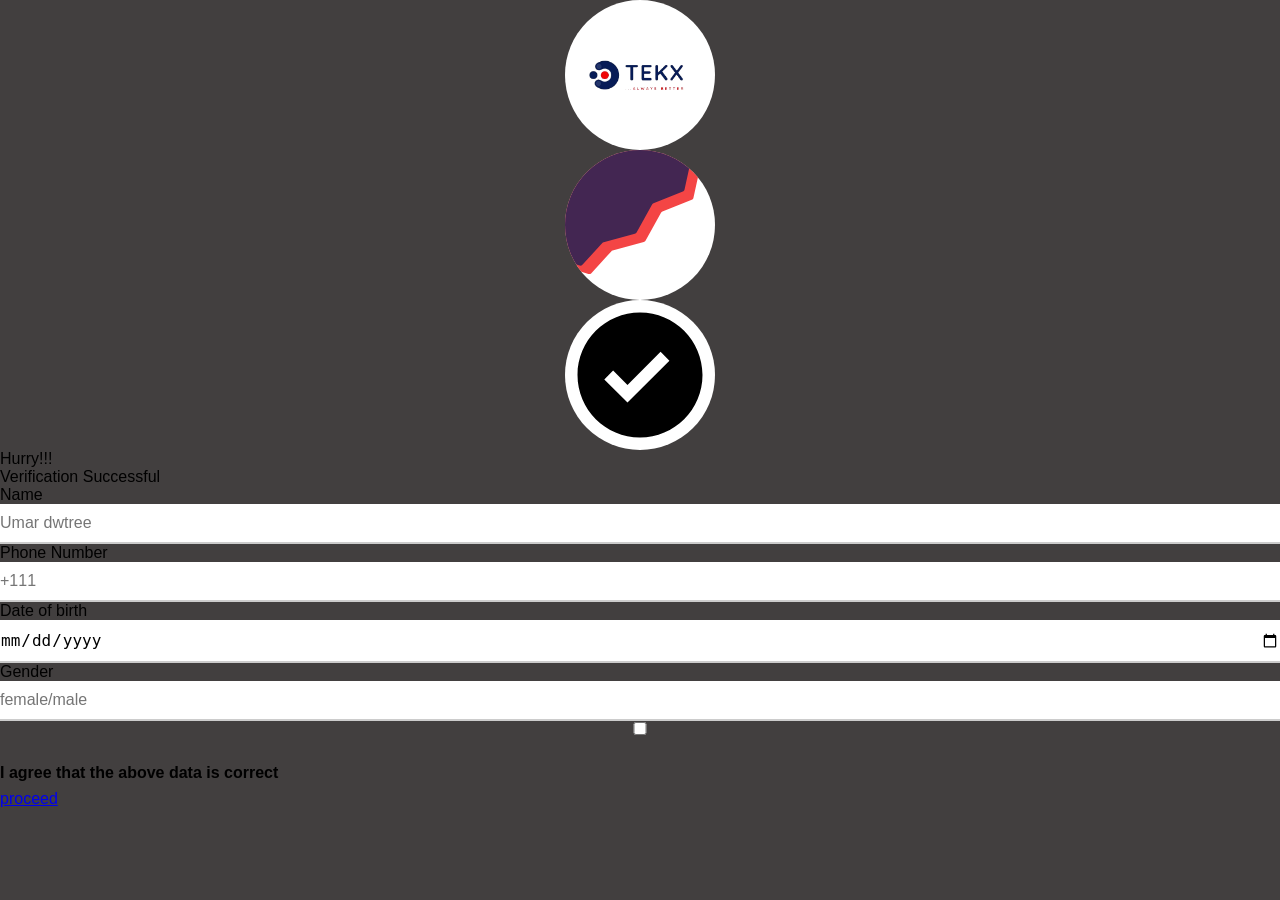
==== index.html @ 9c7a6a39 "index.html almost done" ====
<!DOCTYPE html>
<html lang="en">
<head>
    <meta charset="UTF-8">
    <meta name="viewport" content="width=device-width, initial-scale=1.0">
    <title>Tek-x-proceed</title>
     <!--  style -->
    <link rel="stylesheet" href="style.css">

    <!--  BOX ICON-->
    <link rel="stylesheet" href="boxicons.min.css">
</head>
<body>
    <nav class="nav">
        <div class="logo-search">
            <div class="wrap">
                <img src="yyy.png" alt="tek-x-logo" class="nav-logo">
                <form action=""></form>
            </div>
          
        </div>
    </nav>
<section class="wrapper">
    <div class="svg">
        <img src="tek-x.svg" alt="" class="up">
        <div class="icon-area">
            <div class="icon">
                <img src="bxs-check-circle.svg" alt="icon">
                <p class="user"><span>Hurry!!!</span><br>Verification Successful</p>
            </div>

        </div>

    </div>
    <div class="upper">
        <div class="info">
            <p class="name">Name</p>
            <input type="text" placeholder="Umar dwtree" class="name-input">
            <p class="phone">Phone Number</p>
            <input type="tel" placeholder="+111" class="phone-input">
            <p class="birth-paragraph">Date of birth</p>
            <input type="date" placeholder="20/10/1111" class="date-input">
            <p class="gender-paragraph">Gender</p>
            <input type="name" placeholder="female/male" class="gender-input">
           
            <div class="end">
                <div class="check">
                    <input type="checkbox" class="checkbox" id="checkbox">
                    <label for="checkbox">I agree that the above data is correct</label>
                </div>
                <div class="buttons-control">
                    <a class="proceed" href="sign-up.html">proceed</a>
                </div>
            </div>
        </div>
    </div>
</section>
    
</body>
</html>
---- style.css ----
* {
    box-sizing: border-box;
    margin: 0;
    padding: 0;
}

body {
    font-family: Arial, sans-serif;
    background: #423f3f;
}

.top {
    width: 390px;
    height: 430px;
    margin: auto;
    background: #102b78;
    color: white;
    padding: 40px 30px;
}

.top h2 {
    font-size: 22px;
    margin-bottom: 30px;
}

.camera ,img{
    width: 150px;
    height: 150px;
    background: white;
    border-radius: 50%;

    margin: 0 auto;

    display: flex;
    justify-content: center;
    align-items: center;

    font-size: 50px;
}

.top p {
    text-align: center;
    font-size: 18px;
    margin-top: 20px;
}

.form-box {
    width: 390px;
    min-height: 650px;

    margin: -1px auto 0;

    background: white;

    padding: 40px 30px;

    border-radius: 40px 40px 0 0;
}

.steps {
    display: flex;
    align-items: center;
    justify-content: center;

    margin-bottom: 45px;
}

.steps span {
    width: 45px;
    height: 45px;

    border: 2px solid #ccc;
    border-radius: 50%;

    display: flex;
    align-items: center;
    justify-content: center;
}

.steps .active {
    background: #102b78;
    color: white;
    border: none;
}

.line {
    width: 80px;
    height: 2px;
    background: #ccc;
}


.title {
    text-align: center;
    margin-bottom: 50px;
}

label {
    display: block;
    font-weight: bold;
    margin-top: 25px;
    margin-bottom: 8px;
}

small {
    color: #999;
    font-weight: normal;
}


input {
    width: 100%;
    padding: 10px 0;

    border: none;
    border-bottom: 2px solid #ccc;

    font-size: 16px;
    outline: none;
}


textarea {
    width: 100%;
    height: 150px;

    padding: 15px;

    border: 2px solid #ccc;
    border-radius: 10px;

    font-size: 16px;

    resize: none;
}


button {
    display: block;

    width: 220px;
    padding: 18px;

    margin: 30px auto;

    background: #102b78;
    color: white;

    border: none;
    border-radius: 8px;

    font-weight: bold;
}
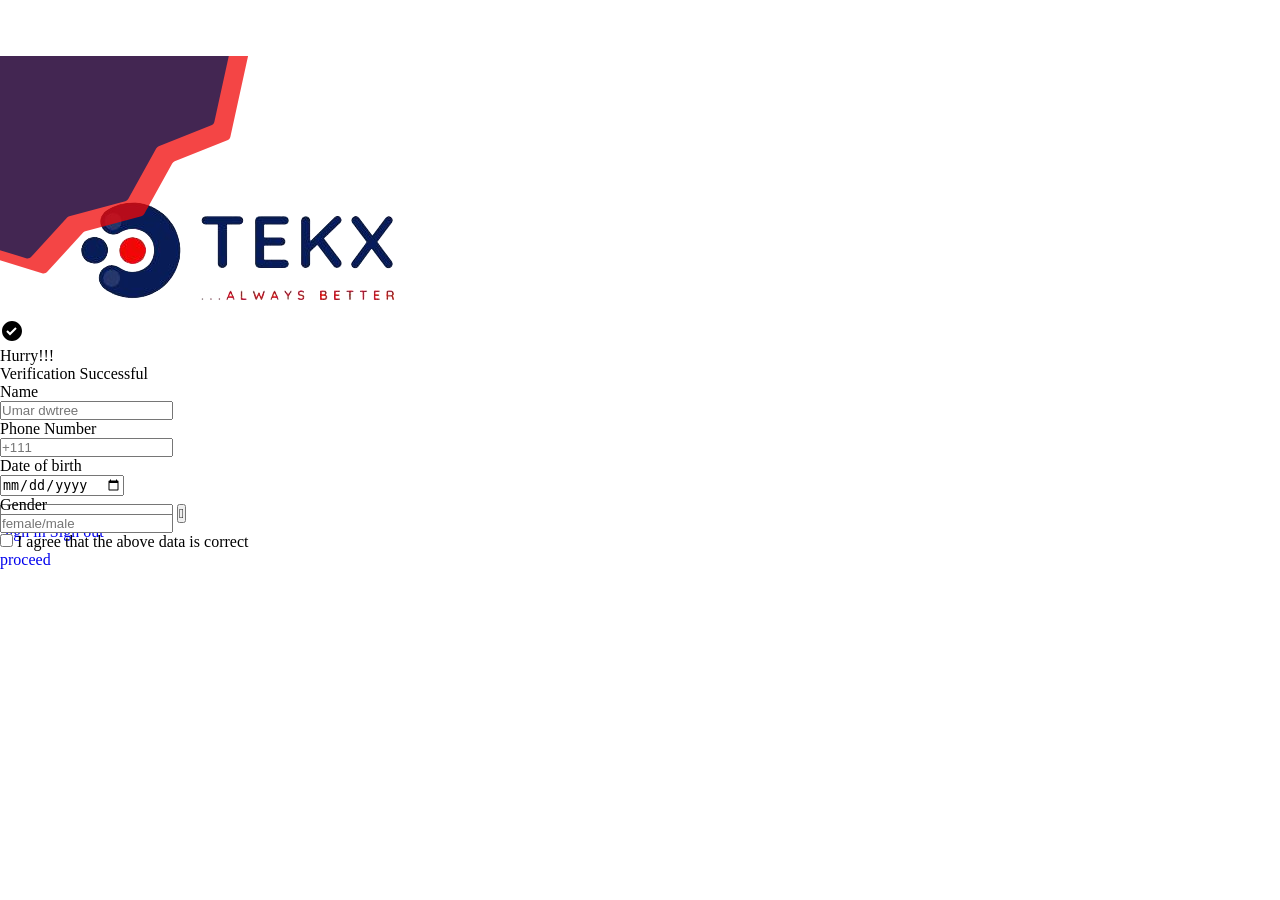
==== commit ee29b0df: "I'm screwed!" ====
--- a/index.html
+++ b/index.html
@@ -15,9 +15,15 @@
         <div class="logo-search">
             <div class="wrap">
                 <img src="yyy.png" alt="tek-x-logo" class="nav-logo">
-                <form action=""></form>
+                <form action="">
+                    <input type="text">
+                    <button type="submit"><i class="bx bx bx-search" aria-hidden="true"></i></button>
+                </form>
             </div>
-          
+            <div class="inout">
+                <a href="#" class="sign">Sign in</a>
+                <a href="#" class="sign">Sign out</a>
+            </div>
         </div>
     </nav>
 <section class="wrapper">
--- a/style.css
+++ b/style.css
@@ -1,153 +1,80 @@
 * {
-    box-sizing: border-box;
-    margin: 0;
-    padding: 0;
+  margin: 0;
+  padding: 0;
+  -webkit-box-sizing: border-box;
+          box-sizing: border-box;
+  text-decoration: none;
+  outline: none;
 }
 
 body {
-    font-family: Arial, sans-serif;
-    background: #423f3f;
+  height: 100vh;
+  overflow: hidden;
 }
 
-.top {
-    width: 390px;
-    height: 430px;
-    margin: auto;
-    background: #102b78;
-    color: white;
-    padding: 40px 30px;
+nav {
+  display: none;
 }
-
-.top h2 {
-    font-size: 22px;
-    margin-bottom: 30px;
-}
-
-.camera ,img{
-    width: 150px;
-    height: 150px;
-    background: white;
+@media (min-width: 992px) {
+  nav {
+    display: -webkit-box;
+    display: -ms-flexbox;
+    display: flex;
+    width: 100%;
+    height: 3.5rem;
+    background: #fff;
+  }
+  nav .logo_search {
+    width: inherit;
+    display: -webkit-box;
+    display: -ms-flexbox;
+    display: flex;
+    -webkit-box-pack: justify;
+        -ms-flex-pack: justify;
+            justify-content: space-between;
+    -webkit-box-align: center;
+        -ms-flex-align: center;
+            align-items: center;
+    padding: 0 3rem;
+    border-bottom: 3px solid  #eaeaea;
+  }
+   nav .logo_search .inout a {
+    margin: 0 2rem;
+  }
+  nav .logo_search .wrap {
+    display: -webkit-box;
+    display: -ms-flexbox;
+    display: flex;
+    -webkit-box-pack: justify;
+        -ms-flex-pack: justify;
+            justify-content: space-between;
+    -webkit-box-align: center;
+        -ms-flex-align: center;
+            align-items: center;
+  }
+  nav .logo_search .wrap form {
+    border-radius: .5rem;
+    background: rgba(0, 0, 0, 0.1);
+    position: relative;
+  }
+  nav .logo_search .wrap form input {
+    border-radius: .5rem;
+    border: none;
+    width: 100%;
+    height: 100%;
+    font-size: .6em;
+    display: block;
+    background: #eaeaea;
+    padding: 6px 10em 6px 3em;
+  }
+  nav .logo_search .wrap form button {
+    position: absolute;
+    top: 2px;
+    left: .5rem;
+    width: 20px;
+    height: 100%;
     border-radius: 50%;
-
-    margin: 0 auto;
-
-    display: flex;
-    justify-content: center;
-    align-items: center;
-
-    font-size: 50px;
-}
-
-.top p {
-    text-align: center;
-    font-size: 18px;
-    margin-top: 20px;
-}
-
-.form-box {
-    width: 390px;
-    min-height: 650px;
-
-    margin: -1px auto 0;
-
-    background: white;
-
-    padding: 40px 30px;
-
-    border-radius: 40px 40px 0 0;
-}
-
-.steps {
-    display: flex;
-    align-items: center;
-    justify-content: center;
-
-    margin-bottom: 45px;
-}
-
-.steps span {
-    width: 45px;
-    height: 45px;
-
-    border: 2px solid #ccc;
-    border-radius: 50%;
-
-    display: flex;
-    align-items: center;
-    justify-content: center;
-}
-
-.steps .active {
-    background: #102b78;
-    color: white;
+    background: none;
     border: none;
-}
-
-.line {
-    width: 80px;
-    height: 2px;
-    background: #ccc;
-}
-
-
-.title {
-    text-align: center;
-    margin-bottom: 50px;
-}
-
-label {
-    display: block;
-    font-weight: bold;
-    margin-top: 25px;
-    margin-bottom: 8px;
-}
-
-small {
-    color: #999;
-    font-weight: normal;
-}
-
-
-input {
-    width: 100%;
-    padding: 10px 0;
-
-    border: none;
-    border-bottom: 2px solid #ccc;
-
-    font-size: 16px;
-    outline: none;
-}
-
-
-textarea {
-    width: 100%;
-    height: 150px;
-
-    padding: 15px;
-
-    border: 2px solid #ccc;
-    border-radius: 10px;
-
-    font-size: 16px;
-
-    resize: none;
-}
-
-
-button {
-    display: block;
-
-    width: 220px;
-    padding: 18px;
-
-    margin: 30px auto;
-
-    background: #102b78;
-    color: white;
-
-    border: none;
-    border-radius: 8px;
-
-    font-weight: bold;
+  }
 }
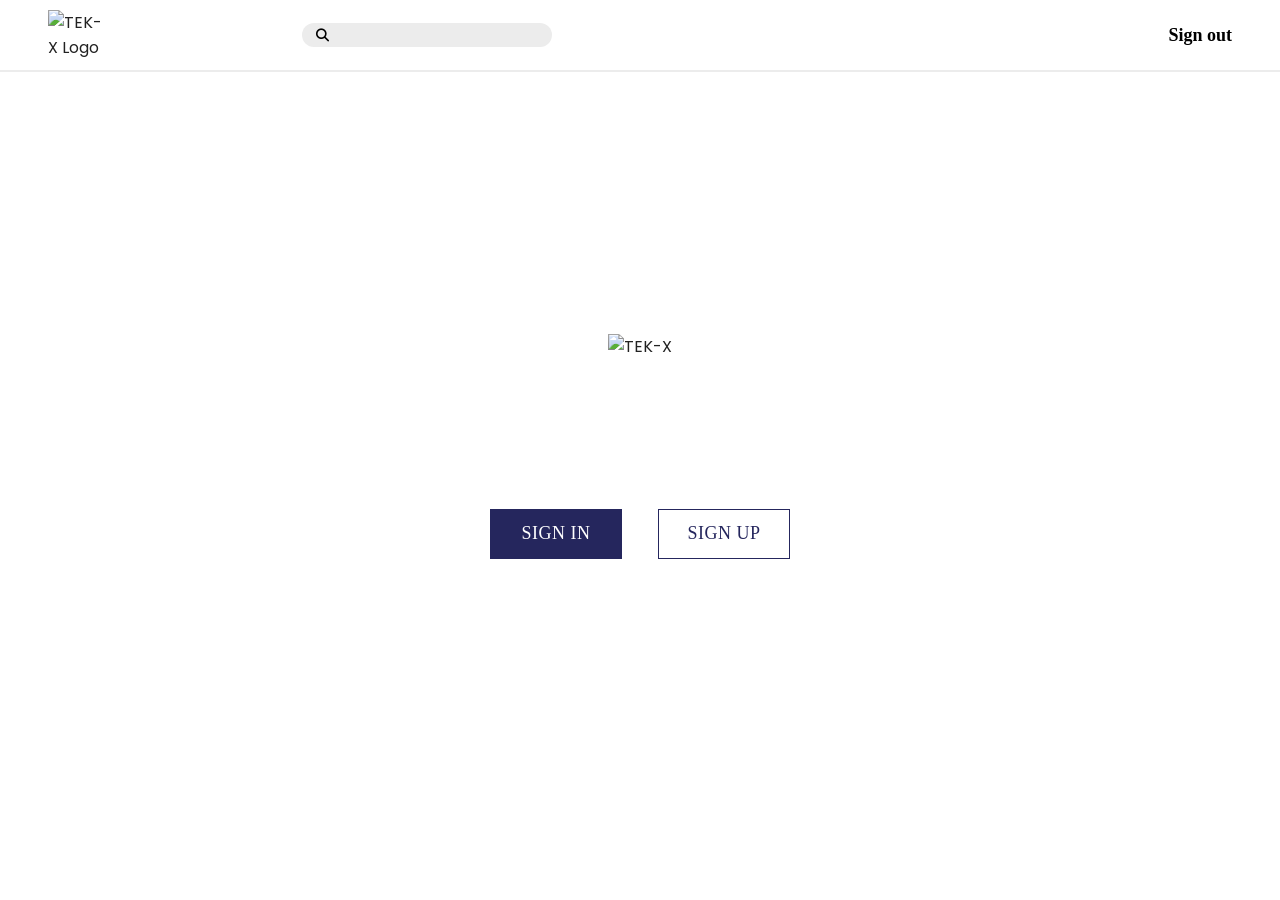
==== commit 9356d853: "my sample of text-x project" ====
--- a/index.html
+++ b/index.html
@@ -3,64 +3,60 @@
 <head>
     <meta charset="UTF-8">
     <meta name="viewport" content="width=device-width, initial-scale=1.0">
-    <title>Tek-x-proceed</title>
-     <!--  style -->
+    <title>TEK-X</title>
+
+    <!-- Google Font -->
+    <link href="https://fonts.googleapis.com/css2?family=Poppins:wght@300;400;500;600;700&display=swap" rel="stylesheet">
+
+    <!-- Font Awesome -->
+    <link rel="stylesheet"
+        href="https://cdnjs.cloudflare.com/ajax/libs/font-awesome/6.7.2/css/all.min.css"/>
+
     <link rel="stylesheet" href="style.css">
-
-    <!--  BOX ICON-->
-    <link rel="stylesheet" href="boxicons.min.css">
 </head>
 <body>
-    <nav class="nav">
-        <div class="logo-search">
-            <div class="wrap">
-                <img src="yyy.png" alt="tek-x-logo" class="nav-logo">
-                <form action="">
-                    <input type="text">
-                    <button type="submit"><i class="bx bx bx-search" aria-hidden="true"></i></button>
-                </form>
-            </div>
-            <div class="inout">
-                <a href="#" class="sign">Sign in</a>
-                <a href="#" class="sign">Sign out</a>
-            </div>
+
+    <!-- ================= NAVBAR ================= -->
+
+    <header class="navbar">
+
+        <div class="logo-small">
+            <img src="images/logo.png" alt="TEK-X Logo">
         </div>
-    </nav>
-<section class="wrapper">
-    <div class="svg">
-        <img src="tek-x.svg" alt="" class="up">
-        <div class="icon-area">
-            <div class="icon">
-                <img src="bxs-check-circle.svg" alt="icon">
-                <p class="user"><span>Hurry!!!</span><br>Verification Successful</p>
-            </div>
+
+        <div class="search-box">
+            <i class="fa-solid fa-magnifying-glass"></i>
+            <input type="text" placeholder="">
+        </div>
+
+        <a href="#" class="logout">Sign out</a>
+
+    </header>
+
+
+    <!-- ================= MAIN ================= -->
+
+    <main class="hero">
+
+        <div class="logo-large">
+
+            <img src="images/logo.png" alt="TEK-X">
 
         </div>
 
-    </div>
-    <div class="upper">
-        <div class="info">
-            <p class="name">Name</p>
-            <input type="text" placeholder="Umar dwtree" class="name-input">
-            <p class="phone">Phone Number</p>
-            <input type="tel" placeholder="+111" class="phone-input">
-            <p class="birth-paragraph">Date of birth</p>
-            <input type="date" placeholder="20/10/1111" class="date-input">
-            <p class="gender-paragraph">Gender</p>
-            <input type="name" placeholder="female/male" class="gender-input">
-           
-            <div class="end">
-                <div class="check">
-                    <input type="checkbox" class="checkbox" id="checkbox">
-                    <label for="checkbox">I agree that the above data is correct</label>
-                </div>
-                <div class="buttons-control">
-                    <a class="proceed" href="sign-up.html">proceed</a>
-                </div>
-            </div>
+        <div class="buttons">
+
+            <a href="#" class="btn btn-primary">
+                SIGN IN
+            </a>
+
+            <a href="#" class="btn btn-outline">
+                SIGN UP
+            </a>
+
         </div>
-    </div>
-</section>
-    
+
+    </main>
+
 </body>
 </html>
--- a/style.css
+++ b/style.css
@@ -1,80 +1,284 @@
-* {
-  margin: 0;
-  padding: 0;
-  -webkit-box-sizing: border-box;
-          box-sizing: border-box;
-  text-decoration: none;
-  outline: none;
-}
-
-body {
-  height: 100vh;
-  overflow: hidden;
-}
-
-nav {
-  display: none;
-}
-@media (min-width: 992px) {
-  nav {
-    display: -webkit-box;
-    display: -ms-flexbox;
-    display: flex;
-    width: 100%;
-    height: 3.5rem;
-    background: #fff;
-  }
-  nav .logo_search {
-    width: inherit;
-    display: -webkit-box;
-    display: -ms-flexbox;
-    display: flex;
-    -webkit-box-pack: justify;
-        -ms-flex-pack: justify;
-            justify-content: space-between;
-    -webkit-box-align: center;
-        -ms-flex-align: center;
-            align-items: center;
-    padding: 0 3rem;
-    border-bottom: 3px solid  #eaeaea;
-  }
-   nav .logo_search .inout a {
-    margin: 0 2rem;
-  }
-  nav .logo_search .wrap {
-    display: -webkit-box;
-    display: -ms-flexbox;
-    display: flex;
-    -webkit-box-pack: justify;
-        -ms-flex-pack: justify;
-            justify-content: space-between;
-    -webkit-box-align: center;
-        -ms-flex-align: center;
-            align-items: center;
-  }
-  nav .logo_search .wrap form {
-    border-radius: .5rem;
-    background: rgba(0, 0, 0, 0.1);
-    position: relative;
-  }
-  nav .logo_search .wrap form input {
-    border-radius: .5rem;
-    border: none;
-    width: 100%;
-    height: 100%;
-    font-size: .6em;
-    display: block;
-    background: #eaeaea;
-    padding: 6px 10em 6px 3em;
-  }
-  nav .logo_search .wrap form button {
-    position: absolute;
-    top: 2px;
-    left: .5rem;
-    width: 20px;
-    height: 100%;
-    border-radius: 50%;
-    background: none;
-    border: none;
-  }
+/*==================================================
+  RESET
+==================================================*/
+
+*{
+    margin:0;
+    padding:0;
+    box-sizing:border-box;
+}
+
+body{
+
+    font-family:'Poppins',sans-serif;
+    background:#ffffff;
+    color:#222;
+    min-height:100vh;
+
+}
+
+
+/*==================================================
+ NAVBAR
+==================================================*/
+
+.navbar{
+
+    height:72px;
+
+    display:flex;
+    align-items:center;
+    justify-content:space-between;
+
+    padding:0 48px;
+
+    border-bottom:2px solid #ececec;
+
+    background:#fff;
+
+}
+
+
+.logo-small img{
+
+    width:58px;
+    display:block;
+
+}
+
+
+/*==================================================
+ SEARCH
+==================================================*/
+
+.search-box{
+
+    margin-left:-420px;
+
+    width:250px;
+    height:24px;
+
+    background:#ececec;
+
+    border-radius:30px;
+
+    display:flex;
+    align-items:center;
+
+    padding:0 14px;
+
+}
+
+.search-box i{
+
+    font-size:13px;
+    color:#000;
+
+    margin-right:10px;
+
+}
+
+.search-box input{
+
+    width:100%;
+    border:none;
+    outline:none;
+    background:transparent;
+
+    font-size:14px;
+
+}
+
+
+/*==================================================
+ SIGN OUT
+==================================================*/
+
+.logout{
+
+    text-decoration:none;
+
+    font-family:Georgia, serif;
+
+    color:#000;
+
+    font-size:18px;
+
+    font-weight:bold;
+
+}
+
+
+/*==================================================
+ HERO
+==================================================*/
+
+.hero{
+
+    height:calc(100vh - 72px);
+
+    display:flex;
+    flex-direction:column;
+
+    justify-content:center;
+    align-items:center;
+
+}
+
+
+/*==================================================
+ LOGO
+==================================================*/
+
+.logo-large{
+
+    margin-top:-80px;
+
+}
+
+.logo-large img{
+
+    width:180px;
+
+}
+
+
+/*==================================================
+ BUTTONS
+==================================================*/
+
+.buttons{
+
+    margin-top:150px;
+
+    display:flex;
+    gap:36px;
+
+}
+
+.btn{
+
+    width:132px;
+    height:50px;
+
+    text-decoration:none;
+
+    display:flex;
+    align-items:center;
+    justify-content:center;
+
+    font-family:Georgia, serif;
+    font-size:18px;
+
+    letter-spacing:.5px;
+
+    transition:.3s;
+
+}
+
+
+/* Filled */
+
+.btn-primary{
+
+    background:#25265d;
+
+    color:#fff;
+
+    border:1px solid #25265d;
+
+}
+
+.btn-primary:hover{
+
+    background:#1d1e48;
+
+}
+
+
+/* Outline */
+
+.btn-outline{
+
+    border:1px solid #25265d;
+
+    color:#25265d;
+
+    background:#fff;
+
+}
+
+.btn-outline:hover{
+
+    background:#25265d;
+
+    color:#fff;
+
+}
+
+
+/*==================================================
+ RESPONSIVE
+==================================================*/
+
+@media(max-width:992px){
+
+    .navbar{
+
+        padding:20px;
+
+        flex-wrap:wrap;
+
+        height:auto;
+
+        gap:20px;
+
+    }
+
+    .search-box{
+
+        margin-left:0;
+
+        width:100%;
+
+        order:3;
+
+    }
+
+    .logout{
+
+        margin-left:auto;
+
+    }
+
+    .logo-large img{
+
+        width:150px;
+
+    }
+
+    .buttons{
+
+        flex-direction:column;
+
+        margin-top:90px;
+
+    }
+
+}
+
+@media(max-width:480px){
+
+    .logo-large img{
+
+        width:120px;
+
+    }
+
+    .btn{
+
+        width:220px;
+
+    }
+
 }
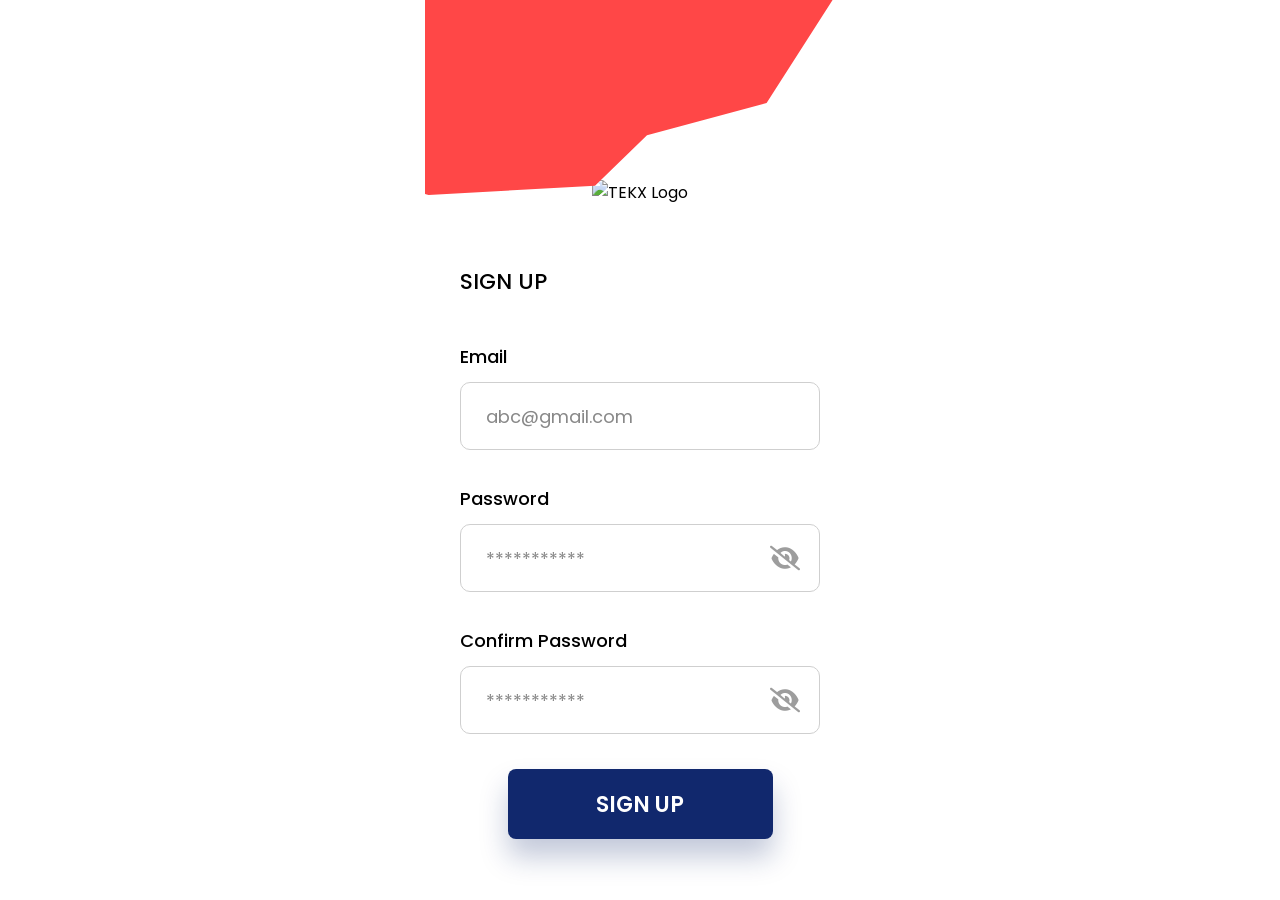
==== commit ffdd15b0: "initial state" ====
--- a/index.html
+++ b/index.html
@@ -1,62 +1,82 @@
 <!DOCTYPE html>
 <html lang="en">
 <head>
+
     <meta charset="UTF-8">
-    <meta name="viewport" content="width=device-width, initial-scale=1.0">
-    <title>TEK-X</title>
+    <title>TEKX Signup</title>
 
-    <!-- Google Font -->
+    <link rel="stylesheet" href="style.css">
+
+    <link rel="preconnect" href="https://fonts.googleapis.com">
+
+    <link rel="preconnect" href="https://fonts.gstatic.com" crossorigin>
+
     <link href="https://fonts.googleapis.com/css2?family=Poppins:wght@300;400;500;600;700&display=swap" rel="stylesheet">
 
-    <!-- Font Awesome -->
     <link rel="stylesheet"
-        href="https://cdnjs.cloudflare.com/ajax/libs/font-awesome/6.7.2/css/all.min.css"/>
+    href="https://cdnjs.cloudflare.com/ajax/libs/font-awesome/6.6.0/css/all.min.css">
 
-    <link rel="stylesheet" href="style.css">
 </head>
+
 <body>
 
-    <!-- ================= NAVBAR ================= -->
+<div class="container">
 
-    <header class="navbar">
+<div class="top-design">
 
-        <div class="logo-small">
-            <img src="images/logo.png" alt="TEK-X Logo">
-        </div>
+<div class="purple"></div>
 
-        <div class="search-box">
-            <i class="fa-solid fa-magnifying-glass"></i>
-            <input type="text" placeholder="">
-        </div>
+<div class="red"></div>
 
-        <a href="#" class="logout">Sign out</a>
+</div>
 
-    </header>
+<div class="logo">
 
+    <img src="images/logo.png" alt="TEKX Logo">
+    
+</div>
 
-    <!-- ================= MAIN ================= -->
+<h1>SIGN UP</h1>
 
-    <main class="hero">
+<form>
 
-        <div class="logo-large">
+<label>Email</label>
 
-            <img src="images/logo.png" alt="TEK-X">
+<div class="input-box">
 
-        </div>
+<input type="email" placeholder="abc@gmail.com">
 
-        <div class="buttons">
+</div>
 
-            <a href="#" class="btn btn-primary">
-                SIGN IN
-            </a>
+<label>Password</label>
 
-            <a href="#" class="btn btn-outline">
-                SIGN UP
-            </a>
+<div class="input-box">
 
-        </div>
+<input type="password" placeholder="***********">
 
-    </main>
+<i class="fa-solid fa-eye-slash"></i>
+
+</div>
+
+<label>Confirm Password</label>
+
+<div class="input-box">
+
+<input type="password" placeholder="***********">
+
+<i class="fa-solid fa-eye-slash"></i>
+
+</div>
+
+<button>
+
+SIGN UP
+
+</button>
+
+</form>
+
+</div>
 
 </body>
 </html>
--- a/style.css
+++ b/style.css
@@ -1,284 +1,216 @@
-/*==================================================
-  RESET
-==================================================*/
-
 *{
-    margin:0;
-    padding:0;
-    box-sizing:border-box;
+margin:0;
+padding:0;
+box-sizing:border-box;
+font-family:'Poppins',sans-serif;
 }
 
 body{
 
-    font-family:'Poppins',sans-serif;
-    background:#ffffff;
-    color:#222;
-    min-height:100vh;
-
-}
-
-
-/*==================================================
- NAVBAR
-==================================================*/
-
-.navbar{
-
-    height:72px;
-
-    display:flex;
-    align-items:center;
-    justify-content:space-between;
-
-    padding:0 48px;
-
-    border-bottom:2px solid #ececec;
-
-    background:#fff;
-
-}
-
-
-.logo-small img{
-
-    width:58px;
-    display:block;
-
-}
-
-
-/*==================================================
- SEARCH
-==================================================*/
-
-.search-box{
-
-    margin-left:-420px;
-
-    width:250px;
-    height:24px;
-
-    background:#ececec;
-
-    border-radius:30px;
-
-    display:flex;
-    align-items:center;
-
-    padding:0 14px;
-
-}
-
-.search-box i{
-
-    font-size:13px;
-    color:#000;
-
-    margin-right:10px;
-
-}
-
-.search-box input{
-
-    width:100%;
-    border:none;
-    outline:none;
-    background:transparent;
-
-    font-size:14px;
-
-}
-
-
-/*==================================================
- SIGN OUT
-==================================================*/
-
-.logout{
-
-    text-decoration:none;
-
-    font-family:Georgia, serif;
-
-    color:#000;
-
-    font-size:18px;
-
-    font-weight:bold;
-
-}
-
-
-/*==================================================
- HERO
-==================================================*/
-
-.hero{
-
-    height:calc(100vh - 72px);
-
-    display:flex;
-    flex-direction:column;
-
-    justify-content:center;
-    align-items:center;
-
-}
-
-
-/*==================================================
- LOGO
-==================================================*/
-
-.logo-large{
-
-    margin-top:-80px;
-
-}
-
-.logo-large img{
-
-    width:180px;
-
-}
-
-
-/*==================================================
- BUTTONS
-==================================================*/
-
-.buttons{
-
-    margin-top:150px;
-
-    display:flex;
-    gap:36px;
-
-}
-
-.btn{
-
-    width:132px;
-    height:50px;
-
-    text-decoration:none;
-
-    display:flex;
-    align-items:center;
-    justify-content:center;
-
-    font-family:Georgia, serif;
-    font-size:18px;
-
-    letter-spacing:.5px;
-
-    transition:.3s;
-
-}
-
-
-/* Filled */
-
-.btn-primary{
-
-    background:#25265d;
-
-    color:#fff;
-
-    border:1px solid #25265d;
-
-}
-
-.btn-primary:hover{
-
-    background:#1d1e48;
-
-}
-
-
-/* Outline */
-
-.btn-outline{
-
-    border:1px solid #25265d;
-
-    color:#25265d;
-
-    background:#fff;
-
-}
-
-.btn-outline:hover{
-
-    background:#25265d;
-
-    color:#fff;
-
-}
-
-
-/*==================================================
- RESPONSIVE
-==================================================*/
-
-@media(max-width:992px){
-
-    .navbar{
-
-        padding:20px;
-
-        flex-wrap:wrap;
-
-        height:auto;
-
-        gap:20px;
-
-    }
-
-    .search-box{
-
-        margin-left:0;
-
-        width:100%;
-
-        order:3;
-
-    }
-
-    .logout{
-
-        margin-left:auto;
-
-    }
-
-    .logo-large img{
-
-        width:150px;
-
-    }
-
-    .buttons{
-
-        flex-direction:column;
-
-        margin-top:90px;
-
-    }
-
-}
-
-@media(max-width:480px){
-
-    .logo-large img{
-
-        width:120px;
-
-    }
-
-    .btn{
-
-        width:220px;
-
-    }
+background:#ffffff;
+
+}
+
+.container{
+
+width:430px;
+
+margin:auto;
+
+background:white;
+
+min-height:100vh;
+
+}
+
+.top-design{
+
+position:relative;
+
+height:210px;
+
+overflow:hidden;
+
+}
+
+.purple{
+
+position:absolute;
+
+width:500px;
+
+height:250px;
+
+background:#432556;
+
+top:-70px;
+
+left:-130px;
+
+clip-path:polygon(
+0 0,
+100% 0,
+82% 60%,
+60% 70%,
+50% 95%,
+20% 100%,
+0 85%
+);
+
+}
+
+.red{
+
+position:absolute;
+
+width:520px;
+
+height:230px;
+
+background:#ff4747;
+
+top:-35px;
+
+left:-90px;
+
+clip-path:polygon(
+0 0,
+100% 0,
+83% 60%,
+60% 74%,
+50% 96%,
+18% 100%,
+0 88%
+);
+
+}
+
+.logo{
+
+text-align:center;
+
+margin-top:-30px;
+
+margin-bottom:60px;
+
+}
+
+.logo img{
+
+width:120px;
+
+}
+
+h1{
+
+margin-left:35px;
+
+font-size:22px;
+
+font-weight:500;
+
+margin-bottom:45px;
+
+}
+
+form{
+
+padding:0 35px;
+
+}
+
+label{
+
+display:block;
+
+font-size:18px;
+
+margin-bottom:12px;
+
+font-weight:500;
+
+}
+
+.input-box{
+
+position:relative;
+
+margin-bottom:35px;
+
+}
+
+input{
+
+width:100%;
+
+height:68px;
+
+padding-left:25px;
+
+font-size:18px;
+
+border:1px solid #cfcfcf;
+
+border-radius:10px;
+
+outline:none;
+
+}
+
+input::placeholder{
+
+color:#888;
+
+}
+
+.input-box i{
+
+position:absolute;
+
+right:20px;
+
+top:50%;
+
+transform:translateY(-50%);
+
+font-size:24px;
+
+color:#9d9d9d;
+
+}
+
+button{
+
+display:block;
+
+margin:25px auto;
+
+width:265px;
+
+height:70px;
+
+border:none;
+
+border-radius:8px;
+
+background:#11286d;
+
+color:white;
+
+font-size:22px;
+
+font-weight:600;
+
+cursor:pointer;
+
+box-shadow:0 18px 28px rgba(17,40,109,.25);
+
+transition:.3s;
+
+}
+
+button:hover{
+
+transform:translateY(-2px);
 
 }
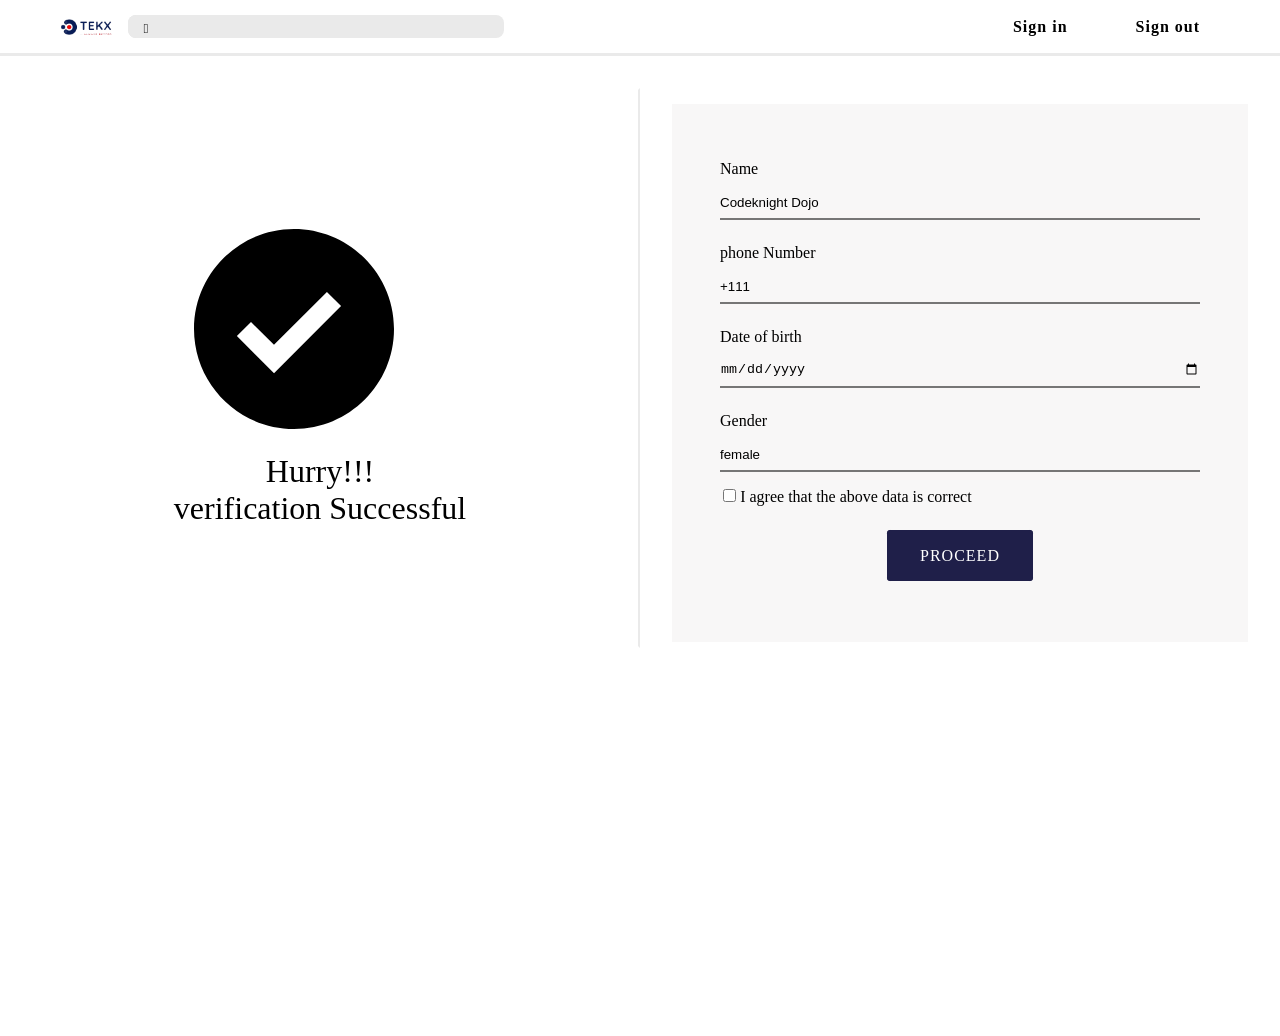
==== commit 191280ce: "successfully done!" ====
--- a/index.html
+++ b/index.html
@@ -1,82 +1,66 @@
 <!DOCTYPE html>
 <html lang="en">
 <head>
+    <meta charset="UTF-8">
+    <meta name="viewport" content="width=device-width, initial-scale=1.0">
+    <meta http-equiv="X-UA-Compatible" content="ie=edge">
+    <title>Tek-x-proceed</title>
+    <!-- style -->
+    <link rel="stylesheet" href="style.css">
+    <!-- box icon -->
+    <link href="boxicons.min.css" rel="stylesheet">
+    
+</head>
+<body>
+        <nav class="nav">
+                <div class="logo_search">
+                    <div class="wrap">
+                            <img src="yyy.png" alt="tek-x-logo" class="nav-logo">
+                            <form action="">
+                                <input type="text">
+                                <button type="submit"><i class="bx bx bx-search" aria-hidden="true"></i></button>
+                            </form>
+                    </div>
+                       
+                        <div class="inout">
+                            <a href="#" class="sign">Sign in</a>
+                            <a href="#" class="sign">Sign out</a>
+                        </div>
+                </div>
+            </nav>
+  <section class="wrapper">
+          <div class="svg">
+            <img src="tek-x.svg" alt="" class="up">  
+            <div class="img-text">
+                <div class="icon">
+                     <img src="bxs-check-circle.svg" alt="profile pics" class="icon2"> 
+                     <p class="user"><span>Hurry!!!</span><br> verification Successful</p>
+                </div>
+                    
+            </div>
+      </div>
+      <div class="lower">
+        <div class="info">
+            <p class="name-paragraph">Name</p>
+            <input type="text" placeholder="Codeknight Dojo" class="name-input">
+            <p class="phone-paragraph">phone Number</p>
+            <input type="tel" placeholder="+111" class="phone-input">
+            <p class="birth-paragraph">Date of birth</p>
+            <input type="date" placeholder="20/10/1111" class="date-input">
+            <p class="gender-paragraph">Gender</p>
+            <input type="name" placeholder="female" class="gender-input">
+            <div class="end">
+                <div class="check">
+                    <input type="checkbox" id="checkbox" class="checkbox">
+                <label for="checkbox">I agree that the above data is correct</label>
+                </div>
+                <div class="bottons_control">
+                    <a class="proceed" href="signup.html">proceed</a>
+                </div>
+            </div>
 
-    <meta charset="UTF-8">
-    <title>TEKX Signup</title>
-
-    <link rel="stylesheet" href="style.css">
-
-    <link rel="preconnect" href="https://fonts.googleapis.com">
-
-    <link rel="preconnect" href="https://fonts.gstatic.com" crossorigin>
-
-    <link href="https://fonts.googleapis.com/css2?family=Poppins:wght@300;400;500;600;700&display=swap" rel="stylesheet">
-
-    <link rel="stylesheet"
-    href="https://cdnjs.cloudflare.com/ajax/libs/font-awesome/6.6.0/css/all.min.css">
-
-</head>
-
-<body>
-
-<div class="container">
-
-<div class="top-design">
-
-<div class="purple"></div>
-
-<div class="red"></div>
-
-</div>
-
-<div class="logo">
-
-    <img src="images/logo.png" alt="TEKX Logo">
-    
-</div>
-
-<h1>SIGN UP</h1>
-
-<form>
-
-<label>Email</label>
-
-<div class="input-box">
-
-<input type="email" placeholder="abc@gmail.com">
-
-</div>
-
-<label>Password</label>
-
-<div class="input-box">
-
-<input type="password" placeholder="***********">
-
-<i class="fa-solid fa-eye-slash"></i>
-
-</div>
-
-<label>Confirm Password</label>
-
-<div class="input-box">
-
-<input type="password" placeholder="***********">
-
-<i class="fa-solid fa-eye-slash"></i>
-
-</div>
-
-<button>
-
-SIGN UP
-
-</button>
-
-</form>
-
-</div>
-
+     </div>
+      </div> 
+  </section>
 </body>
 </html>
--- a/style.css
+++ b/style.css
@@ -1,216 +1,351 @@
-*{
-margin:0;
-padding:0;
-box-sizing:border-box;
-font-family:'Poppins',sans-serif;
-}
-
-body{
-
-background:#ffffff;
-
-}
-
-.container{
-
-width:430px;
-
-margin:auto;
-
-background:white;
-
-min-height:100vh;
-
-}
-
-.top-design{
-
-position:relative;
-
-height:210px;
-
-overflow:hidden;
-
-}
-
-.purple{
-
-position:absolute;
-
-width:500px;
-
-height:250px;
-
-background:#432556;
-
-top:-70px;
-
-left:-130px;
-
-clip-path:polygon(
-0 0,
-100% 0,
-82% 60%,
-60% 70%,
-50% 95%,
-20% 100%,
-0 85%
-);
-
-}
-
-.red{
-
-position:absolute;
-
-width:520px;
-
-height:230px;
-
-background:#ff4747;
-
-top:-35px;
-
-left:-90px;
-
-clip-path:polygon(
-0 0,
-100% 0,
-83% 60%,
-60% 74%,
-50% 96%,
-18% 100%,
-0 88%
-);
-
-}
-
-.logo{
-
-text-align:center;
-
-margin-top:-30px;
-
-margin-bottom:60px;
-
-}
-
-.logo img{
-
-width:120px;
-
-}
-
-h1{
-
-margin-left:35px;
-
-font-size:22px;
-
-font-weight:500;
-
-margin-bottom:45px;
-
-}
-
-form{
-
-padding:0 35px;
-
-}
-
-label{
-
-display:block;
-
-font-size:18px;
-
-margin-bottom:12px;
-
-font-weight:500;
-
-}
-
-.input-box{
-
-position:relative;
-
-margin-bottom:35px;
-
-}
-
-input{
-
-width:100%;
-
-height:68px;
-
-padding-left:25px;
-
-font-size:18px;
-
-border:1px solid #cfcfcf;
-
-border-radius:10px;
-
-outline:none;
-
-}
-
-input::placeholder{
-
-color:#888;
-
-}
-
-.input-box i{
-
-position:absolute;
-
-right:20px;
-
-top:50%;
-
-transform:translateY(-50%);
-
-font-size:24px;
-
-color:#9d9d9d;
-
-}
-
-button{
-
-display:block;
-
-margin:25px auto;
-
-width:265px;
-
-height:70px;
-
-border:none;
-
-border-radius:8px;
-
-background:#11286d;
-
-color:white;
-
-font-size:22px;
-
-font-weight:600;
-
-cursor:pointer;
-
-box-shadow:0 18px 28px rgba(17,40,109,.25);
-
-transition:.3s;
-
-}
-
-button:hover{
-
-transform:translateY(-2px);
-
-}+* {
+  margin: 0;
+  padding: 0;
+  
+  text-decoration: none;
+  outline: none;
+}
+
+body {
+  height: 100vh;
+  overflow: hidden;
+}
+
+nav {
+  display: none;
+}
+
+@media (min-width: 992px) {
+  nav {
+    display: -webkit-box;
+    display: -ms-flexbox;
+    display: flex;
+    width: 100%;
+    height: 3.5rem;
+    background: #fff;
+  }
+  nav .logo_search {
+    width: inherit;
+    display: -webkit-box;
+    display: -ms-flexbox;
+    display: flex;
+    
+    justify-content: space-between;
+    
+    align-items: center;
+    padding: 0 3rem;
+    border-bottom: 3px solid  #eaeaea;
+  }
+  nav .logo_search .inout a {
+    margin: 0 2rem;
+  }  
+  nav .logo_search .wrap {
+    
+    display: flex;
+    
+    justify-content: space-between;
+    
+    align-items: center;
+  }
+  nav .logo_search .wrap form {
+    border-radius: .5rem;
+    background: rgba(0, 0, 0, 0.1);
+    position: relative;
+  }
+  nav .logo_search .wrap form input {
+    border-radius: .5rem;
+    border: none;
+    width: 100%;
+    height: 100%;
+    font-size: .6em;
+    display: block;
+    background: #eaeaea;
+    padding: 6px 10em 6px 3em;
+  }
+  nav .logo_search .wrap form button {
+    position: absolute;
+    top: 2px;
+    left: .5rem;
+    width: 20px;
+    height: 100%;
+    border-radius: 50%;
+    background: none;
+    border: none;
+  }
+  nav .logo_search img {
+    widows: 5rem;
+    height: 5rem;
+  }
+  nav .logo_search .sign {
+    color: #000;
+    letter-spacing: 1px;
+    font-weight: bold;
+  }
+}
+
+@media (min-width: 992px) {
+  .wrapper {
+    height: 100vh;
+    display: -webkit-box;
+    display: -ms-flexbox;
+    display: flex;
+    
+    flex-direction: column;
+   
+    justify-content: center;
+  }
+}
+
+@media (min-width: 992px) {
+  .wrapper .upper {
+    margin-bottom: 10rem;
+  }
+}
+
+@media (min-width: 992px) {
+  .wrapper .upper .svg-img {
+    width: 12rem;
+    height: 12rem;
+  }
+}
+
+.wrapper {
+  height: 100%;
+  
+  display: grid;
+  
+  grid-template-rows: 30%  70%;
+}
+
+@media (min-width: 992px) {
+  .wrapper {
+    padding: 2rem 0 3rem 0;
+    
+    grid-template-columns: repeat(12, 1fr);
+   
+    grid-template-rows: 35rem;
+    grid-template-areas: "h h h h h h c c c c c c";
+  }
+}
+
+.wrapper .svg {
+  position: relative;
+}
+
+@media (min-width: 992px) {
+  .wrapper .svg {
+    position: relative;
+    border: 2px solid gray;
+    border-right-color: #eaeaea;
+    border-top-color: #fff;
+    border-bottom-color: #fff;
+    border-left-color: #fff;
+    grid-area: h;
+    display: -ms-grid;
+    display: grid;
+  }
+}
+
+.wrapper .svg .img-text {
+  display: -webkit-box;
+  display: -ms-flexbox;
+  display: flex;
+  -webkit-box-pack: end;
+      -ms-flex-pack: end;
+          justify-content: flex-end;
+  -webkit-box-orient: vertical;
+  -webkit-box-direction: normal;
+      -ms-flex-direction: column;
+          flex-direction: column;
+  -webkit-box-align: center;
+      -ms-flex-align: center;
+          align-items: center;
+  position: fixed;
+  right: 100%;
+  left: 50%;
+  top: 115%;
+  bottom: 50%;
+  position: absolute;
+}
+
+@media (min-width: 992px) {
+  .wrapper .svg .img-text {
+    right: 0;
+    left: 0;
+    top: 0;
+    position: relative;
+    display: -webkit-box;
+    display: -ms-flexbox;
+    display: flex;
+    -webkit-box-pack: center;
+        -ms-flex-pack: center;
+            justify-content: center;
+    -webkit-box-orient: vertical;
+    -webkit-box-direction: normal;
+        -ms-flex-direction: column;
+            flex-direction: column;
+    -webkit-box-align: center;
+        -ms-flex-align: center;
+            align-items: center;
+  }
+}
+
+.wrapper .svg .img-text .user {
+  text-align: center;
+}
+
+@media (min-width: 992px) {
+  .wrapper .svg .img-text .user {
+    font-size: 2rem;
+  }
+}
+
+.wrapper .svg .img-text img {
+  width: 4rem;
+  height: 4rem;
+}
+
+@media (min-width: 992px) {
+  .wrapper .svg .img-text img {
+    width: 15rem;
+    height: 15rem;
+  }
+}
+
+.wrapper .up {
+  max-width: 75%;
+  min-width: 65;
+}
+
+@media (min-width: 992px) {
+  .wrapper .up {
+    display: none;
+    width: 0;
+  }
+}
+
+.lower {
+  margin-top: 3rem;
+  width: 100%;
+}
+
+@media (min-width: 992px) {
+  .lower {
+    grid-area: c;
+    margin-top: 1rem;
+  }
+}
+
+.lower .info {
+  display: -webkit-box;
+  display: -ms-flexbox;
+  display: flex;
+  
+  
+  flex-direction: column;
+  
+  justify-content: center;
+  margin: 0 2rem;
+}
+
+@media (min-width: 992px) {
+  .lower .info {
+    background: #f8f7f7;
+    padding: 3rem;
+  }
+  .lower .info .name-paragraph, .lower .info .phone-paragraph, .lower .info .birth-paragraph, .lower .info .gender-paragraph {
+    margin: .5rem 0;
+  }
+}
+
+.lower .info input {
+  margin-bottom: 1rem;
+}
+
+@media (min-width: 992px) {
+  .lower .info input {
+    margin-bottom: 1rem;
+  }
+}
+
+.lower .info .name-input,
+.lower .info .phone-input,
+.lower .info .date-input,
+.lower .info .gender-input {
+  height: 2rem;
+  border-top: none;
+  border-left: none;
+  border-right: none;
+  border: 1x solid black;
+  background: none;
+}
+
+.lower .info .name-input::-webkit-input-placeholder,
+.lower .info .phone-input::-webkit-input-placeholder,
+.lower .info .date-input::-webkit-input-placeholder,
+.lower .info .gender-input::-webkit-input-placeholder {
+  color: #000;
+  padding-top: .1rem;
+}
+
+.lower .info .name-input:-ms-input-placeholder,
+.lower .info .phone-input:-ms-input-placeholder,
+.lower .info .date-input:-ms-input-placeholder,
+.lower .info .gender-input:-ms-input-placeholder {
+  color: #000;
+  padding-top: .1rem;
+}
+
+.lower .info .name-input::-ms-input-placeholder,
+.lower .info .phone-input::-ms-input-placeholder,
+.lower .info .date-input::-ms-input-placeholder,
+.lower .info .gender-input::-ms-input-placeholder {
+  color: #000;
+  padding-top: .1rem;
+}
+
+.lower .info .name-input::placeholder,
+.lower .info .phone-input::placeholder,
+.lower .info .date-input::placeholder,
+.lower .info .gender-input::placeholder {
+  color: #000;
+  padding-top: .1rem;
+}
+
+.lower .info .check {
+  margin: 0 .2rem;
+}
+
+.lower .info .end {
+  display: -webkit-box;
+  display: -ms-flexbox;
+  display: flex;
+  -webkit-box-orient: vertical;
+  -webkit-box-direction: normal;
+      -ms-flex-direction: column;
+          flex-direction: column;
+}
+
+.lower .info .end .bottons_control {
+  margin: 1.8rem auto;
+}
+
+.lower .info .end .bottons_control .proceed {
+  padding: 1rem 2rem;
+  border-radius: .2rem;
+  outline: none;
+  border: 1px solid #1f1f49;
+  margin: 1rem;
+  font-weight: normal;
+  text-transform: uppercase;
+  letter-spacing: 1px;
+  background: #1f1f49;
+  color: #fff;
+}
+
+@media (max-width: 420px) {
+  .lower .info .end .bottons_control .proceed {
+    padding: 0.7rem 1.3rem;
+  }
+}
+/*# sourceMappingURL=proceed.css.map */
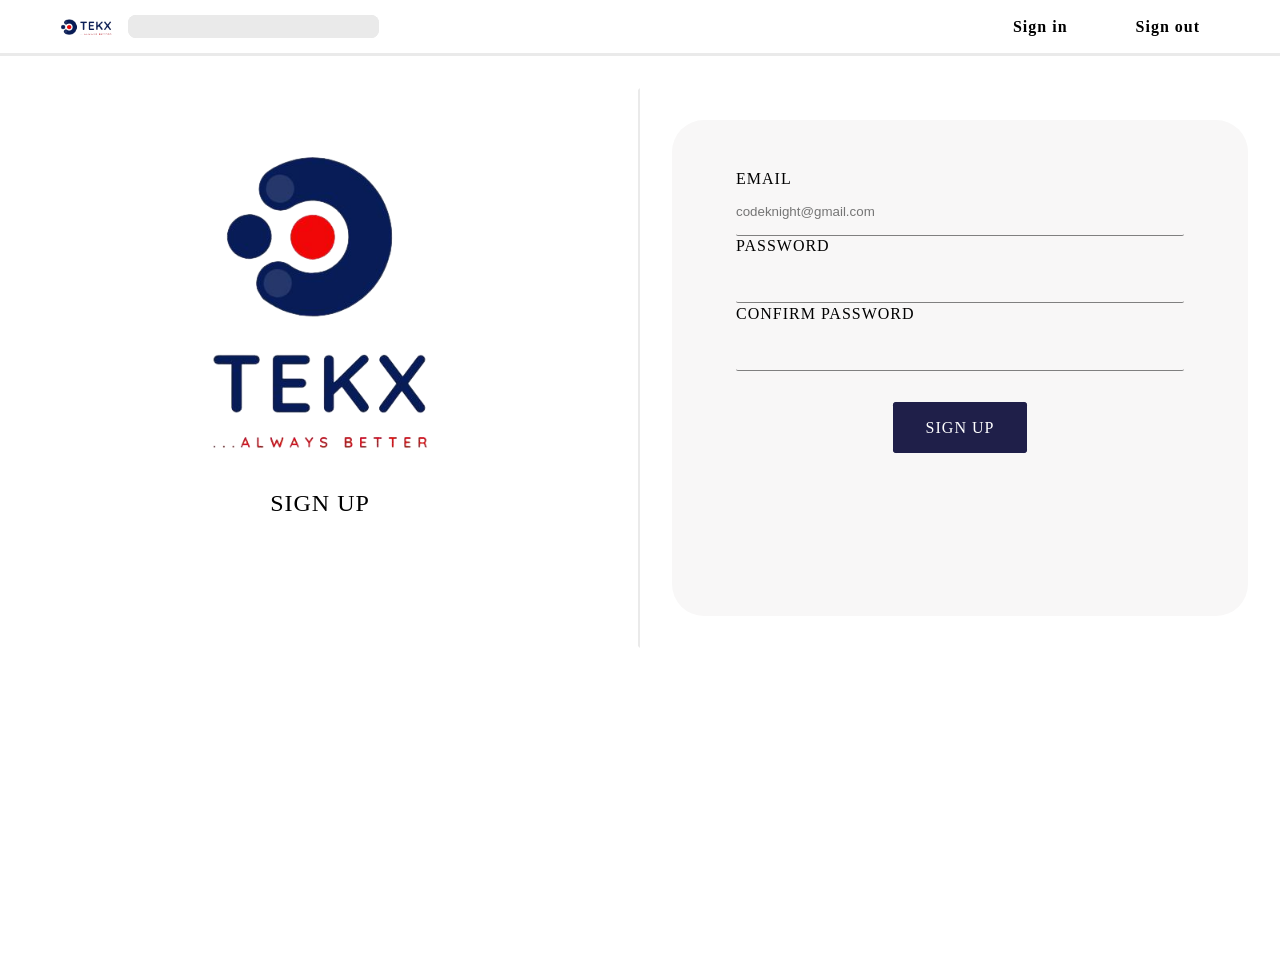
==== commit bb169752: "my final part" ====
--- a/index.html
+++ b/index.html
@@ -4,11 +4,12 @@
     <meta charset="UTF-8">
     <meta name="viewport" content="width=device-width, initial-scale=1.0">
     <meta http-equiv="X-UA-Compatible" content="ie=edge">
-    <title>Tek-x-proceed</title>
+    <title>Tek-x-signup</title>
     <!-- style -->
     <link rel="stylesheet" href="style.css">
-    <!-- box icon -->
-    <link href="boxicons.min.css" rel="stylesheet">
+
+     <!-- box icon -->
+     <link href="asset/boxicons/css/boxicons.min.css" rel="stylesheet">
     
 </head>
 <body>
@@ -22,45 +23,36 @@
                             </form>
                     </div>
                        
-                        <div class="inout">
+                    <div class="inout">
                             <a href="#" class="sign">Sign in</a>
                             <a href="#" class="sign">Sign out</a>
                         </div>
                 </div>
             </nav>
+
   <section class="wrapper">
-          <div class="svg">
-            <img src="tek-x.svg" alt="" class="up">  
-            <div class="img-text">
-                <div class="icon">
-                     <img src="bxs-check-circle.svg" alt="profile pics" class="icon2"> 
-                     <p class="user"><span>Hurry!!!</span><br> verification Successful</p>
-                </div>
-                    
+      <div class="svg">
+           <img src="asset/svg/tek-x.svg" alt="" class="up">  
+          <div class="img-text">
+            <img src="mmm.png" alt="TEk-x-logo" class="down">
+            <p class="user">sign up</p>
+          </div>
+        </div>
+        <div class="info">
+            <p>Email</p>
+            <input type="email" placeholder="codeknight@gmail.com">
+            <p>password</p>
+            <input type="password" id="password">
+            <span class="show-password"><i class="bx bx bx-show-alt"
+                 aria-hidden="true" id="show-alt" onclick="toggle()"></i></span>
+            <p>confirm password</p>
+            <input type="password">
+            <div class="bottons_control">
+                <a class="sign" href="signin.html">sign up</a>
             </div>
-      </div>
-      <div class="lower">
-        <div class="info">
-            <p class="name-paragraph">Name</p>
-            <input type="text" placeholder="Codeknight Dojo" class="name-input">
-            <p class="phone-paragraph">phone Number</p>
-            <input type="tel" placeholder="+111" class="phone-input">
-            <p class="birth-paragraph">Date of birth</p>
-            <input type="date" placeholder="20/10/1111" class="date-input">
-            <p class="gender-paragraph">Gender</p>
-            <input type="name" placeholder="female" class="gender-input">
-            <div class="end">
-                <div class="check">
-                    <input type="checkbox" id="checkbox" class="checkbox">
-                <label for="checkbox">I agree that the above data is correct</label>
-                </div>
-                <div class="bottons_control">
-                    <a class="proceed" href="signup.html">proceed</a>
-                </div>
-            </div>
+        </div>
+  </section>
 
-     </div>
-      </div> 
-  </section>
+<script src="/asset/javascript/showpassword.js"></script>
 </body>
 </html>
--- a/style.css
+++ b/style.css
@@ -1,7 +1,7 @@
 * {
   margin: 0;
   padding: 0;
-  
+  box-sizing: border-box;
   text-decoration: none;
   outline: none;
 }
@@ -14,11 +14,8 @@
 nav {
   display: none;
 }
-
 @media (min-width: 992px) {
   nav {
-    display: -webkit-box;
-    display: -ms-flexbox;
     display: flex;
     width: 100%;
     height: 3.5rem;
@@ -26,38 +23,31 @@
   }
   nav .logo_search {
     width: inherit;
-    display: -webkit-box;
-    display: -ms-flexbox;
-    display: flex;
-    
+    display: flex;
     justify-content: space-between;
-    
     align-items: center;
     padding: 0 3rem;
-    border-bottom: 3px solid  #eaeaea;
+    border-bottom: 3px solid #eaeaea;
   }
   nav .logo_search .inout a {
     margin: 0 2rem;
-  }  
+  }
   nav .logo_search .wrap {
-    
-    display: flex;
-    
+    display: flex;
     justify-content: space-between;
-    
     align-items: center;
   }
   nav .logo_search .wrap form {
-    border-radius: .5rem;
+    border-radius: 0.5rem;
     background: rgba(0, 0, 0, 0.1);
     position: relative;
   }
   nav .logo_search .wrap form input {
-    border-radius: .5rem;
+    border-radius: 0.5rem;
     border: none;
     width: 100%;
     height: 100%;
-    font-size: .6em;
+    font-size: 0.6em;
     display: block;
     background: #eaeaea;
     padding: 6px 10em 6px 3em;
@@ -65,7 +55,7 @@
   nav .logo_search .wrap form button {
     position: absolute;
     top: 2px;
-    left: .5rem;
+    left: 0.5rem;
     width: 20px;
     height: 100%;
     border-radius: 50%;
@@ -86,22 +76,16 @@
 @media (min-width: 992px) {
   .wrapper {
     height: 100vh;
-    display: -webkit-box;
-    display: -ms-flexbox;
-    display: flex;
-    
+    display: flex;
     flex-direction: column;
-   
     justify-content: center;
   }
 }
-
 @media (min-width: 992px) {
   .wrapper .upper {
     margin-bottom: 10rem;
   }
 }
-
 @media (min-width: 992px) {
   .wrapper .upper .svg-img {
     width: 12rem;
@@ -111,27 +95,20 @@
 
 .wrapper {
   height: 100%;
-  
   display: grid;
-  
-  grid-template-rows: 30%  70%;
-}
-
+  grid-template-rows: 30% 70%;
+}
 @media (min-width: 992px) {
   .wrapper {
     padding: 2rem 0 3rem 0;
-    
     grid-template-columns: repeat(12, 1fr);
-   
     grid-template-rows: 35rem;
     grid-template-areas: "h h h h h h c c c c c c";
   }
 }
-
 .wrapper .svg {
   position: relative;
 }
-
 @media (min-width: 992px) {
   .wrapper .svg {
     position: relative;
@@ -141,211 +118,133 @@
     border-bottom-color: #fff;
     border-left-color: #fff;
     grid-area: h;
-    display: -ms-grid;
     display: grid;
   }
 }
-
+.wrapper .svg .up {
+  max-width: 75%;
+  min-width: 65;
+}
+@media (min-width: 992px) {
+  .wrapper .svg .up {
+    display: none;
+    width: 0;
+  }
+}
 .wrapper .svg .img-text {
-  display: -webkit-box;
-  display: -ms-flexbox;
   display: flex;
-  -webkit-box-pack: end;
-      -ms-flex-pack: end;
-          justify-content: flex-end;
-  -webkit-box-orient: vertical;
-  -webkit-box-direction: normal;
-      -ms-flex-direction: column;
-          flex-direction: column;
-  -webkit-box-align: center;
-      -ms-flex-align: center;
-          align-items: center;
-  position: fixed;
+  justify-content: flex-end;
+  flex-direction: column;
+  align-items: center;
   right: 100%;
   left: 50%;
   top: 115%;
   bottom: 50%;
   position: absolute;
 }
-
 @media (min-width: 992px) {
   .wrapper .svg .img-text {
     right: 0;
     left: 0;
     top: 0;
+    bottom: 100%;
     position: relative;
-    display: -webkit-box;
-    display: -ms-flexbox;
-    display: flex;
-    -webkit-box-pack: center;
-        -ms-flex-pack: center;
-            justify-content: center;
-    -webkit-box-orient: vertical;
-    -webkit-box-direction: normal;
-        -ms-flex-direction: column;
-            flex-direction: column;
-    -webkit-box-align: center;
-        -ms-flex-align: center;
-            align-items: center;
-  }
-}
-
-.wrapper .svg .img-text .user {
-  text-align: center;
-}
-
-@media (min-width: 992px) {
-  .wrapper .svg .img-text .user {
-    font-size: 2rem;
-  }
-}
-
-.wrapper .svg .img-text img {
+    display: flex;
+    justify-content: flex-start;
+    flex-direction: column;
+    align-items: center;
+  }
+}
+.wrapper .svg .img-text .down {
   width: 4rem;
   height: 4rem;
 }
-
-@media (min-width: 992px) {
-  .wrapper .svg .img-text img {
-    width: 15rem;
-    height: 15rem;
-  }
-}
-
-.wrapper .up {
-  max-width: 75%;
-  min-width: 65;
-}
-
-@media (min-width: 992px) {
-  .wrapper .up {
-    display: none;
-    width: 0;
-  }
-}
-
-.lower {
-  margin-top: 3rem;
-  width: 100%;
-}
-
-@media (min-width: 992px) {
-  .lower {
+@media (min-width: 992px) {
+  .wrapper .svg .img-text .down {
+    width: 25rem;
+    height: 25rem;
+  }
+}
+.wrapper .svg .user {
+  font-weight: normal;
+  text-transform: uppercase;
+  letter-spacing: 1px;
+  text-align: center;
+  font-size: 1.3em;
+}
+@media (min-width: 992px) {
+  .wrapper .svg .user {
+    font-size: 1.5rem;
+  }
+}
+.wrapper .info {
+  display: flex;
+  flex-direction: column;
+  justify-content: flex-start;
+  margin-top: 4rem;
+}
+@media (min-width: 992px) {
+  .wrapper .info {
     grid-area: c;
-    margin-top: 1rem;
-  }
-}
-
-.lower .info {
-  display: -webkit-box;
-  display: -ms-flexbox;
+    margin: 2rem;
+    background: #f8f7f7;
+    border-radius: 2rem;
+    padding: 3rem;
+  }
+  .wrapper .info .name-paragraph, .wrapper .info .phone-paragraph, .wrapper .info .birth-paragraph, .wrapper .info .gender-paragraph {
+    margin: 0.5rem 0;
+  }
+}
+.wrapper .info input {
+  margin: 0 1rem;
+  height: 3rem;
+  border: 1px solid black;
+  border-radius: 2px;
+  padding: 1rem 0;
+}
+@media (min-width: 992px) {
+  .wrapper .info input {
+    border: none;
+    border-bottom: 1px solid gray;
+    background: #f8f7f7;
+  }
+}
+.wrapper .info p {
+  margin: 0 1rem;
+  padding-top: 0.1rem;
+  font-weight: normal;
+  text-transform: uppercase;
+  letter-spacing: 1px;
+}
+.wrapper .info .show-password {
   display: flex;
-  
-  
-  flex-direction: column;
-  
-  justify-content: center;
-  margin: 0 2rem;
-}
-
-@media (min-width: 992px) {
-  .lower .info {
-    background: #f8f7f7;
-    padding: 3rem;
-  }
-  .lower .info .name-paragraph, .lower .info .phone-paragraph, .lower .info .birth-paragraph, .lower .info .gender-paragraph {
-    margin: .5rem 0;
-  }
-}
-
-.lower .info input {
-  margin-bottom: 1rem;
-}
-
-@media (min-width: 992px) {
-  .lower .info input {
-    margin-bottom: 1rem;
-  }
-}
-
-.lower .info .name-input,
-.lower .info .phone-input,
-.lower .info .date-input,
-.lower .info .gender-input {
-  height: 2rem;
-  border-top: none;
-  border-left: none;
-  border-right: none;
-  border: 1x solid black;
-  background: none;
-}
-
-.lower .info .name-input::-webkit-input-placeholder,
-.lower .info .phone-input::-webkit-input-placeholder,
-.lower .info .date-input::-webkit-input-placeholder,
-.lower .info .gender-input::-webkit-input-placeholder {
-  color: #000;
-  padding-top: .1rem;
-}
-
-.lower .info .name-input:-ms-input-placeholder,
-.lower .info .phone-input:-ms-input-placeholder,
-.lower .info .date-input:-ms-input-placeholder,
-.lower .info .gender-input:-ms-input-placeholder {
-  color: #000;
-  padding-top: .1rem;
-}
-
-.lower .info .name-input::-ms-input-placeholder,
-.lower .info .phone-input::-ms-input-placeholder,
-.lower .info .date-input::-ms-input-placeholder,
-.lower .info .gender-input::-ms-input-placeholder {
-  color: #000;
-  padding-top: .1rem;
-}
-
-.lower .info .name-input::placeholder,
-.lower .info .phone-input::placeholder,
-.lower .info .date-input::placeholder,
-.lower .info .gender-input::placeholder {
-  color: #000;
-  padding-top: .1rem;
-}
-
-.lower .info .check {
-  margin: 0 .2rem;
-}
-
-.lower .info .end {
-  display: -webkit-box;
-  display: -ms-flexbox;
-  display: flex;
-  -webkit-box-orient: vertical;
-  -webkit-box-direction: normal;
-      -ms-flex-direction: column;
-          flex-direction: column;
-}
-
-.lower .info .end .bottons_control {
-  margin: 1.8rem auto;
-}
-
-.lower .info .end .bottons_control .proceed {
+  justify-content: flex-end;
+  margin: 0 2rem 0 0;
+  position: relative;
+}
+.wrapper .info .show-password i {
+  position: fixed;
+  transform: translate(0, -150%);
+  font-size: 1.5rem;
+  color: gray;
+}
+.wrapper .info .bottons_control {
+  margin: 3rem auto;
+}
+.wrapper .info .bottons_control .sign {
   padding: 1rem 2rem;
-  border-radius: .2rem;
+  border-radius: 0.2rem;
   outline: none;
-  border: 1px solid #1f1f49;
+  border: 1px solid rgb(31, 31, 73);
   margin: 1rem;
   font-weight: normal;
   text-transform: uppercase;
   letter-spacing: 1px;
-  background: #1f1f49;
+  background: rgb(31, 31, 73);
   color: #fff;
 }
-
 @media (max-width: 420px) {
-  .lower .info .end .bottons_control .proceed {
+  .wrapper .info .bottons_control .sign {
     padding: 0.7rem 1.3rem;
   }
-}
-/*# sourceMappingURL=proceed.css.map */+}/*# sourceMappingURL=signup.css.map */
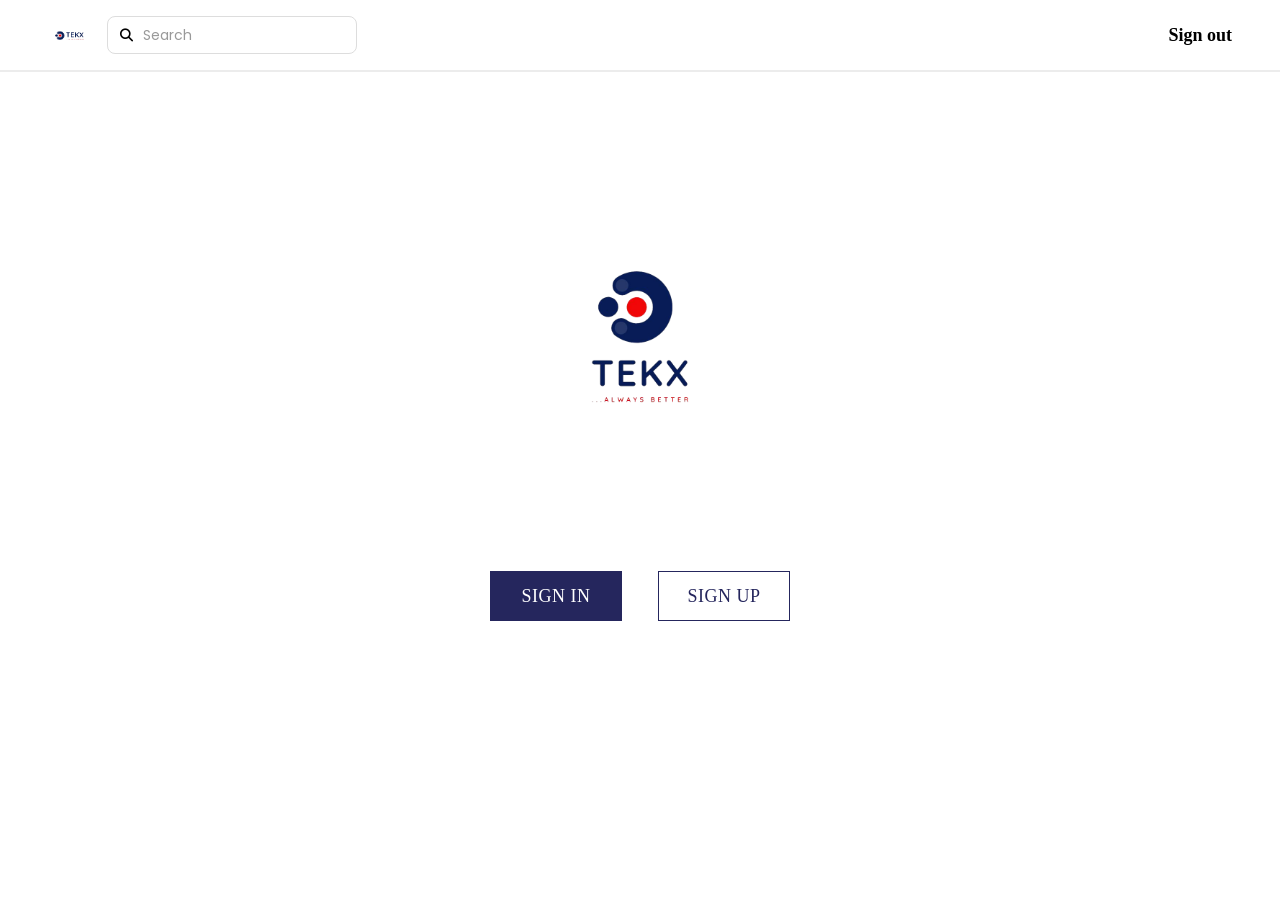
==== commit 983f83e1: "update project implementation and fix responsive issues" ====
--- a/index.html
+++ b/index.html
@@ -2,57 +2,140 @@
 <html lang="en">
 <head>
     <meta charset="UTF-8">
-    <meta name="viewport" content="width=device-width, initial-scale=1.0">
-    <meta http-equiv="X-UA-Compatible" content="ie=edge">
-    <title>Tek-x-signup</title>
-    <!-- style -->
+
+    <meta
+        name="viewport"
+        content="width=device-width, initial-scale=1.0"
+    >
+
+    <title>TEK-X</title>
+
+    <!-- Google Font -->
+    <link
+        href="https://fonts.googleapis.com/css2?family=Poppins:wght@300;400;500;600;700&display=swap"
+        rel="stylesheet"
+    >
+
+    <!-- Font Awesome -->
+    <link
+        rel="stylesheet"
+        href="https://cdnjs.cloudflare.com/ajax/libs/font-awesome/6.7.2/css/all.min.css"
+    >
+
+    <!-- Main CSS -->
     <link rel="stylesheet" href="style.css">
+</head>
 
-     <!-- box icon -->
-     <link href="asset/boxicons/css/boxicons.min.css" rel="stylesheet">
-    
-</head>
 <body>
-        <nav class="nav">
-                <div class="logo_search">
-                    <div class="wrap">
-                            <img src="yyy.png" alt="tek-x-logo" class="nav-logo">
-                            <form action="">
-                                <input type="text">
-                                <button type="submit"><i class="bx bx bx-search" aria-hidden="true"></i></button>
-                            </form>
-                    </div>
-                       
-                    <div class="inout">
-                            <a href="#" class="sign">Sign in</a>
-                            <a href="#" class="sign">Sign out</a>
-                        </div>
-                </div>
-            </nav>
 
-  <section class="wrapper">
-      <div class="svg">
-           <img src="asset/svg/tek-x.svg" alt="" class="up">  
-          <div class="img-text">
-            <img src="mmm.png" alt="TEk-x-logo" class="down">
-            <p class="user">sign up</p>
-          </div>
+    <!-- =====================================================
+         DESKTOP / TABLET NAVBAR
+         ===================================================== -->
+    <header class="navbar">
+
+        <div class="logo-search-container">
+
+            <a
+                href="#"
+                class="logo-small"
+                aria-label="TEK-X home"
+            >
+                <img
+                    src="Assert/image/yyy.png"
+                    alt="TEK-X Logo"
+                >
+            </a>
+
+            <div
+                class="search-box"
+                role="search"
+            >
+                <i
+                    class="fa-solid fa-magnifying-glass"
+                    aria-hidden="true"
+                ></i>
+
+                <input
+                    type="search"
+                    placeholder="Search"
+                    aria-label="Search"
+                >
+            </div>
+
         </div>
-        <div class="info">
-            <p>Email</p>
-            <input type="email" placeholder="codeknight@gmail.com">
-            <p>password</p>
-            <input type="password" id="password">
-            <span class="show-password"><i class="bx bx bx-show-alt"
-                 aria-hidden="true" id="show-alt" onclick="toggle()"></i></span>
-            <p>confirm password</p>
-            <input type="password">
-            <div class="bottons_control">
-                <a class="sign" href="signin.html">sign up</a>
-            </div>
+
+        <div class="nav-actions">
+
+            <a
+                href="#"
+                class="nav-link"
+            >
+                Sign out
+            </a>
+
         </div>
-  </section>
 
-<script src="/asset/javascript/showpassword.js"></script>
+    </header>
+
+
+    <!-- =====================================================
+         MAIN HERO
+         ===================================================== -->
+    <main class="hero">
+
+        <!-- =================================================
+             MOBILE DECORATIVE EDGE IMAGE
+
+             IMPORTANT:
+             This image is intentionally hidden on desktop
+             and displayed only on mobile through CSS.
+             ================================================= -->
+        <div
+            class="corner-image"
+            aria-hidden="true"
+        >
+            <img
+                src="Assert/svg/tek-x.svg"
+                alt=""
+            >
+        </div>
+
+
+        <!-- =================================================
+             MAIN TEK-X LOGO
+             ================================================= -->
+        <div class="logo-large">
+
+            <img
+                src="Assert/image/mmm.png"
+                alt="TEK-X"
+            >
+
+        </div>
+
+
+        <!-- =================================================
+             AUTHENTICATION BUTTONS
+             ================================================= -->
+        <div class="buttons">
+
+            <a
+                href="#"
+                class="btn btn-primary"
+            >
+                SIGN IN
+            </a>
+
+            <a
+                href="#"
+                class="btn btn-outline"
+            >
+                SIGN UP
+            </a>
+
+        </div>
+
+    </main>
+
 </body>
 </html>
--- a/style.css
+++ b/style.css
@@ -1,250 +1,644 @@
+/* =========================================================
+   TEK-X RESPONSIVE LANDING PAGE
+
+   DESKTOP / TABLET
+   - Navbar visible
+   - Search visible
+   - Decorative mobile image hidden
+
+   MOBILE
+   - Navbar hidden
+   - Decorative edge image visible
+   - TEK-X logo centered
+   - Sign In / Sign Up side-by-side
+   ========================================================= */
+
+
+/* =========================================================
+   RESET
+   ========================================================= */
+
 * {
-  margin: 0;
-  padding: 0;
-  box-sizing: border-box;
-  text-decoration: none;
-  outline: none;
-}
-
+    margin: 0;
+    padding: 0;
+    box-sizing: border-box;
+}
+
+html,
 body {
-  height: 100vh;
-  overflow: hidden;
-}
-
-nav {
-  display: none;
-}
-@media (min-width: 992px) {
-  nav {
-    display: flex;
     width: 100%;
-    height: 3.5rem;
-    background: #fff;
-  }
-  nav .logo_search {
-    width: inherit;
-    display: flex;
+    min-height: 100%;
+}
+
+body {
+    font-family: "Poppins", sans-serif;
+    background: #ffffff;
+    color: #222222;
+    overflow-x: hidden;
+}
+
+img {
+    max-width: 100%;
+    height: auto;
+}
+
+a {
+    -webkit-tap-highlight-color: transparent;
+}
+
+
+/* =========================================================
+   NAVBAR
+   ========================================================= */
+
+.navbar {
+    width: 100%;
+    height: 72px;
+
+    padding: 0 48px;
+
+    display: flex;
+    align-items: center;
     justify-content: space-between;
-    align-items: center;
-    padding: 0 3rem;
-    border-bottom: 3px solid #eaeaea;
-  }
-  nav .logo_search .inout a {
-    margin: 0 2rem;
-  }
-  nav .logo_search .wrap {
-    display: flex;
-    justify-content: space-between;
-    align-items: center;
-  }
-  nav .logo_search .wrap form {
-    border-radius: 0.5rem;
-    background: rgba(0, 0, 0, 0.1);
+
+    background: #ffffff;
+
+    border-bottom: 2px solid #ececec;
+
     position: relative;
-  }
-  nav .logo_search .wrap form input {
-    border-radius: 0.5rem;
-    border: none;
+    z-index: 20;
+}
+
+
+/* =========================================================
+   LOGO + SEARCH
+   ========================================================= */
+
+.logo-search-container {
+    display: flex;
+    align-items: center;
+
+    gap: 14px;
+
+    min-width: 0;
+}
+
+.logo-small {
+    width: 45px;
+    height: 45px;
+
+    display: flex;
+    align-items: center;
+    justify-content: center;
+
+    flex: 0 0 auto;
+}
+
+.logo-small img {
+    width: 45px;
+    height: auto;
+
+    display: block;
+}
+
+
+/* =========================================================
+   SEARCH BOX
+   ========================================================= */
+
+.search-box {
+    width: 250px;
+    height: 38px;
+
+    padding: 0 12px;
+
+    display: flex;
+    align-items: center;
+
+    border: 1px solid #dddddd;
+    border-radius: 8px;
+
+    background: #ffffff;
+}
+
+.search-box i {
+    flex: 0 0 auto;
+
+    margin-right: 10px;
+
+    color: #000000;
+
+    font-size: 13px;
+}
+
+.search-box input {
     width: 100%;
-    height: 100%;
-    font-size: 0.6em;
+    min-width: 0;
+
+    border: 0;
+    outline: 0;
+
+    background: transparent;
+
+    font-family: "Poppins", sans-serif;
+    font-size: 14px;
+
+    color: #222222;
+}
+
+.search-box input::placeholder {
+    color: #999999;
+}
+
+
+/* =========================================================
+   NAVIGATION ACTION
+   ========================================================= */
+
+.nav-actions {
+    display: flex;
+    align-items: center;
+}
+
+.nav-link {
+    color: #000000;
+
+    text-decoration: none;
+
+    font-family: Georgia, serif;
+
+    font-size: 18px;
+    font-weight: 700;
+
+    white-space: nowrap;
+}
+
+
+/* =========================================================
+   HERO
+   ========================================================= */
+
+.hero {
+    position: relative;
+
+    width: 100%;
+
+    min-height: calc(100vh - 72px);
+
+    padding: 40px 20px 70px;
+
+    display: flex;
+    flex-direction: column;
+
+    align-items: center;
+    justify-content: center;
+
+    overflow: hidden;
+}
+
+
+/* =========================================================
+   DECORATIVE EDGE IMAGE
+
+   CRITICAL FIX:
+
+   The image is HIDDEN by default.
+
+   It will ONLY become visible inside the mobile
+   media query below.
+
+   Therefore:
+   Desktop  -> hidden
+   Tablet   -> hidden
+   Mobile   -> visible
+   ========================================================= */
+
+.corner-image {
+    display: none;
+
+    position: absolute;
+
+    top: 0;
+    left: 0;
+
+    width: 310px;
+
+    z-index: 1;
+
+    pointer-events: none;
+}
+
+.corner-image img {
     display: block;
-    background: #eaeaea;
-    padding: 6px 10em 6px 3em;
-  }
-  nav .logo_search .wrap form button {
-    position: absolute;
-    top: 2px;
-    left: 0.5rem;
-    width: 20px;
-    height: 100%;
-    border-radius: 50%;
-    background: none;
-    border: none;
-  }
-  nav .logo_search img {
-    widows: 5rem;
-    height: 5rem;
-  }
-  nav .logo_search .sign {
-    color: #000;
-    letter-spacing: 1px;
-    font-weight: bold;
-  }
-}
-
-@media (min-width: 992px) {
-  .wrapper {
-    height: 100vh;
-    display: flex;
-    flex-direction: column;
+
+    width: 100%;
+    height: auto;
+
+    max-width: none;
+
+    object-fit: contain;
+}
+
+
+/* =========================================================
+   MAIN TEK-X LOGO
+   ========================================================= */
+
+.logo-large {
+    position: relative;
+
+    z-index: 3;
+
+    display: flex;
+
+    align-items: center;
     justify-content: center;
-  }
-}
-@media (min-width: 992px) {
-  .wrapper .upper {
-    margin-bottom: 10rem;
-  }
-}
-@media (min-width: 992px) {
-  .wrapper .upper .svg-img {
-    width: 12rem;
-    height: 12rem;
-  }
-}
-
-.wrapper {
-  height: 100%;
-  display: grid;
-  grid-template-rows: 30% 70%;
-}
-@media (min-width: 992px) {
-  .wrapper {
-    padding: 2rem 0 3rem 0;
-    grid-template-columns: repeat(12, 1fr);
-    grid-template-rows: 35rem;
-    grid-template-areas: "h h h h h h c c c c c c";
-  }
-}
-.wrapper .svg {
-  position: relative;
-}
-@media (min-width: 992px) {
-  .wrapper .svg {
+
+    margin-top: -80px;
+}
+
+.logo-large img {
+    display: block;
+
+    width: 180px;
+
+    height: auto;
+}
+
+
+/* =========================================================
+   AUTH BUTTONS
+   ========================================================= */
+
+.buttons {
     position: relative;
-    border: 2px solid gray;
-    border-right-color: #eaeaea;
-    border-top-color: #fff;
-    border-bottom-color: #fff;
-    border-left-color: #fff;
-    grid-area: h;
-    display: grid;
-  }
-}
-.wrapper .svg .up {
-  max-width: 75%;
-  min-width: 65;
-}
-@media (min-width: 992px) {
-  .wrapper .svg .up {
-    display: none;
-    width: 0;
-  }
-}
-.wrapper .svg .img-text {
-  display: flex;
-  justify-content: flex-end;
-  flex-direction: column;
-  align-items: center;
-  right: 100%;
-  left: 50%;
-  top: 115%;
-  bottom: 50%;
-  position: absolute;
-}
-@media (min-width: 992px) {
-  .wrapper .svg .img-text {
-    right: 0;
-    left: 0;
-    top: 0;
-    bottom: 100%;
-    position: relative;
-    display: flex;
-    justify-content: flex-start;
-    flex-direction: column;
-    align-items: center;
-  }
-}
-.wrapper .svg .img-text .down {
-  width: 4rem;
-  height: 4rem;
-}
-@media (min-width: 992px) {
-  .wrapper .svg .img-text .down {
-    width: 25rem;
-    height: 25rem;
-  }
-}
-.wrapper .svg .user {
-  font-weight: normal;
-  text-transform: uppercase;
-  letter-spacing: 1px;
-  text-align: center;
-  font-size: 1.3em;
-}
-@media (min-width: 992px) {
-  .wrapper .svg .user {
-    font-size: 1.5rem;
-  }
-}
-.wrapper .info {
-  display: flex;
-  flex-direction: column;
-  justify-content: flex-start;
-  margin-top: 4rem;
-}
-@media (min-width: 992px) {
-  .wrapper .info {
-    grid-area: c;
-    margin: 2rem;
-    background: #f8f7f7;
-    border-radius: 2rem;
-    padding: 3rem;
-  }
-  .wrapper .info .name-paragraph, .wrapper .info .phone-paragraph, .wrapper .info .birth-paragraph, .wrapper .info .gender-paragraph {
-    margin: 0.5rem 0;
-  }
-}
-.wrapper .info input {
-  margin: 0 1rem;
-  height: 3rem;
-  border: 1px solid black;
-  border-radius: 2px;
-  padding: 1rem 0;
-}
-@media (min-width: 992px) {
-  .wrapper .info input {
-    border: none;
-    border-bottom: 1px solid gray;
-    background: #f8f7f7;
-  }
-}
-.wrapper .info p {
-  margin: 0 1rem;
-  padding-top: 0.1rem;
-  font-weight: normal;
-  text-transform: uppercase;
-  letter-spacing: 1px;
-}
-.wrapper .info .show-password {
-  display: flex;
-  justify-content: flex-end;
-  margin: 0 2rem 0 0;
-  position: relative;
-}
-.wrapper .info .show-password i {
-  position: fixed;
-  transform: translate(0, -150%);
-  font-size: 1.5rem;
-  color: gray;
-}
-.wrapper .info .bottons_control {
-  margin: 3rem auto;
-}
-.wrapper .info .bottons_control .sign {
-  padding: 1rem 2rem;
-  border-radius: 0.2rem;
-  outline: none;
-  border: 1px solid rgb(31, 31, 73);
-  margin: 1rem;
-  font-weight: normal;
-  text-transform: uppercase;
-  letter-spacing: 1px;
-  background: rgb(31, 31, 73);
-  color: #fff;
-}
-@media (max-width: 420px) {
-  .wrapper .info .bottons_control .sign {
-    padding: 0.7rem 1.3rem;
-  }
-}/*# sourceMappingURL=signup.css.map */+
+    z-index: 4;
+
+    margin-top: 150px;
+
+    display: flex;
+
+    flex-direction: row;
+
+    align-items: center;
+    justify-content: center;
+
+    gap: 36px;
+
+    flex-wrap: nowrap;
+}
+
+.btn {
+    width: 132px;
+    height: 50px;
+
+    flex: 0 0 auto;
+
+    display: flex;
+
+    align-items: center;
+    justify-content: center;
+
+    text-decoration: none;
+
+    font-family: Georgia, serif;
+
+    font-size: 18px;
+    font-weight: 500;
+
+    letter-spacing: 0.5px;
+
+    transition:
+        background-color 0.25s ease,
+        color 0.25s ease,
+        transform 0.2s ease;
+}
+
+.btn:active {
+    transform: translateY(1px);
+}
+
+
+/* =========================================================
+   PRIMARY BUTTON
+   ========================================================= */
+
+.btn-primary {
+    color: #ffffff;
+
+    background: #25265d;
+
+    border: 1px solid #25265d;
+}
+
+.btn-primary:hover {
+    background: #1d1e48;
+}
+
+
+/* =========================================================
+   OUTLINE BUTTON
+   ========================================================= */
+
+.btn-outline {
+    color: #25265d;
+
+    background: #ffffff;
+
+    border: 1px solid #25265d;
+}
+
+.btn-outline:hover {
+    color: #ffffff;
+
+    background: #25265d;
+}
+
+
+/* =========================================================
+   TABLET
+   601px - 992px
+   ========================================================= */
+
+@media (max-width: 992px) {
+
+    .navbar {
+        height: 65px;
+
+        padding: 0 30px;
+    }
+
+    .hero {
+        min-height: calc(100vh - 65px);
+
+        padding: 35px 20px 60px;
+    }
+
+    .logo-small img {
+        width: 42px;
+    }
+
+    .search-box {
+        width: 220px;
+    }
+
+    /*
+       IMPORTANT:
+       Keep decorative mobile artwork hidden on tablet.
+    */
+    .corner-image {
+        display: none;
+    }
+
+    .logo-large {
+        margin-top: -50px;
+    }
+
+    .logo-large img {
+        width: 150px;
+    }
+
+    .buttons {
+        margin-top: 90px;
+
+        gap: 25px;
+    }
+}
+
+
+/* =========================================================
+   MOBILE
+   600px AND BELOW
+
+   THIS IS THE MAIN FIX FOR YOUR SCREENSHOT.
+   ========================================================= */
+
+@media (max-width: 600px) {
+
+    body {
+        min-width: 0;
+
+        overflow-x: hidden;
+    }
+
+
+    /* -----------------------------------------------
+       Hide desktop navigation
+       ----------------------------------------------- */
+
+    .navbar {
+        display: none;
+    }
+
+
+    /* -----------------------------------------------
+       Mobile hero
+       ----------------------------------------------- */
+
+    .hero {
+        width: 100%;
+
+        min-height: 100svh;
+        height: 100svh;
+
+        padding: 0 16px 34px;
+
+        justify-content: flex-start;
+
+        overflow: hidden;
+    }
+
+
+    /* -----------------------------------------------
+       SHOW DECORATIVE IMAGE ON MOBILE
+
+       This is the equivalent of:
+
+       @media (max-width: 600px) {
+           .corner-image {
+               display: block;
+           }
+       }
+       ----------------------------------------------- */
+
+    .corner-image {
+        display: block;
+
+        top: 0;
+        left: 0;
+        right: auto;
+
+        /*
+           Large enough to reproduce the uploaded
+           mobile composition.
+        */
+        width: min(82vw, 310px);
+
+        max-width: none;
+
+        z-index: 1;
+    }
+
+    .corner-image img {
+        display: block;
+
+        width: 100%;
+
+        max-width: none;
+
+        height: auto;
+    }
+
+
+    /* -----------------------------------------------
+       MAIN LOGO
+
+       Positioned below the decorative artwork.
+       ----------------------------------------------- */
+
+    .logo-large {
+        position: absolute;
+
+        top: 62%;
+        left: 50%;
+
+        width: max-content;
+
+        margin: 0;
+
+        transform: translate(-50%, -50%);
+
+        z-index: 5;
+    }
+
+    .logo-large img {
+        display: block;
+
+        width: min(48vw, 180px);
+
+        max-width: 180px;
+
+        height: auto;
+    }
+
+
+    /* -----------------------------------------------
+       AUTH BUTTONS
+       ----------------------------------------------- */
+
+    .buttons {
+        position: absolute;
+
+        left: 50%;
+        bottom: 35px;
+
+        width: auto;
+
+        margin: 0;
+
+        transform: translateX(-50%);
+
+        display: flex;
+
+        flex-direction: row;
+
+        flex-wrap: nowrap;
+
+        align-items: center;
+        justify-content: center;
+
+        gap: 12px;
+
+        z-index: 10;
+    }
+
+
+    /* -----------------------------------------------
+       MOBILE BUTTONS
+       ----------------------------------------------- */
+
+    .btn {
+        width: clamp(112px, 34vw, 132px);
+
+        height: 46px;
+
+        font-size: 15px;
+    }
+}
+
+
+/* =========================================================
+   SMALL PHONES
+   380px AND BELOW
+   ========================================================= */
+
+@media (max-width: 380px) {
+
+    .hero {
+        padding-left: 12px;
+
+        padding-right: 12px;
+
+        padding-bottom: 28px;
+    }
+
+
+    /*
+       Slightly smaller artwork on very small phones.
+    */
+
+    .corner-image {
+        width: 82vw;
+    }
+
+
+    .logo-large {
+        top: 61%;
+    }
+
+    .logo-large img {
+        width: min(50vw, 145px);
+    }
+
+
+    .buttons {
+        bottom: 28px;
+
+        gap: 8px;
+    }
+
+    .btn {
+        width: calc((100vw - 40px) / 2);
+
+        max-width: 125px;
+
+        min-width: 108px;
+
+        height: 44px;
+
+        font-size: 14px;
+    }
+}
+
+
+/* =========================================================
+   VERY SHORT MOBILE SCREENS
+
+   Prevent logo/buttons from colliding vertically.
+   ========================================================= */
+
+@media (max-width: 600px) and (max-height: 650px) {
+
+    .logo-large {
+        top: 59%;
+    }
+
+    .logo-large img {
+        width: min(43vw, 155px);
+    }
+
+    .buttons {
+        bottom: 22px;
+    }
+}
